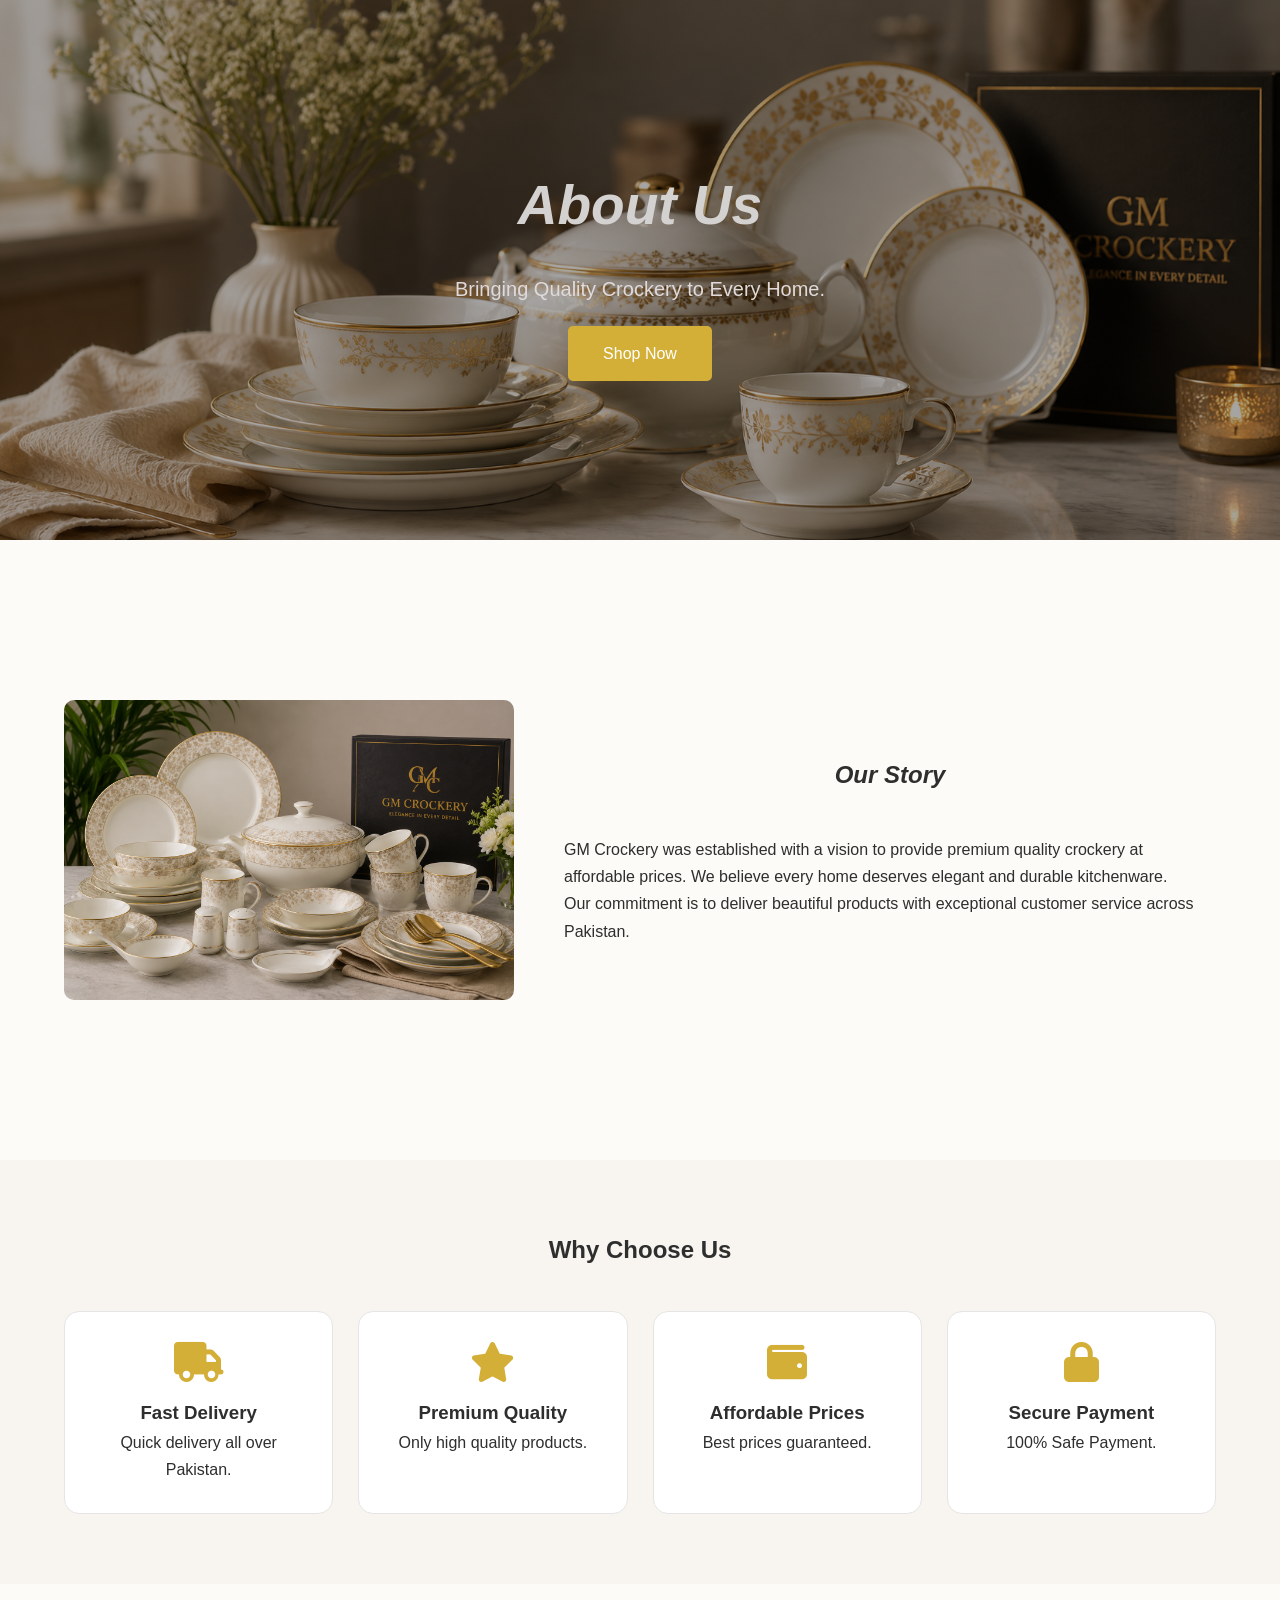
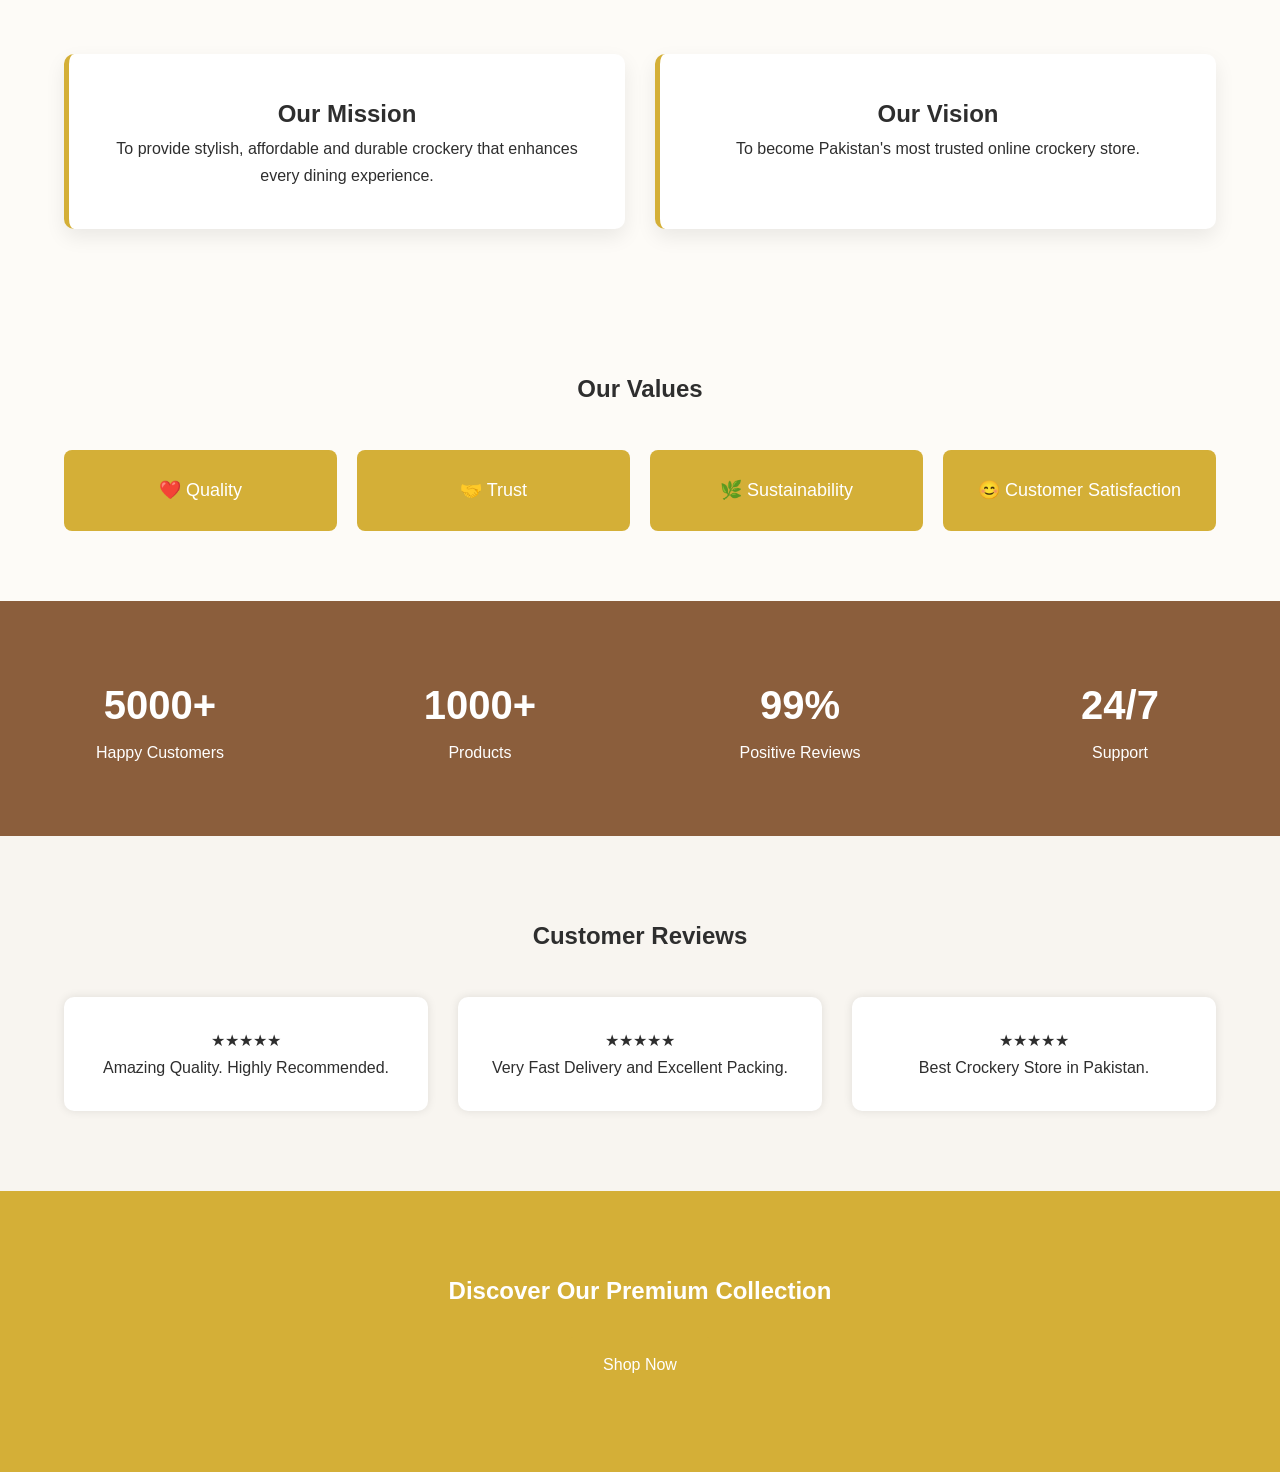
==== about.html @ 3e72c44f "mywebsite" ====
<!DOCTYPE html>
<html lang="en">
<head>
    <meta charset="UTF-8">
    <meta name="viewport" content="width=device-width, initial-scale=1.0">
    <title>About Us | GM Crockery</title>

    <!-- Font Awesome -->
    <link rel="stylesheet"
    href="https://cdnjs.cloudflare.com/ajax/libs/font-awesome/6.5.2/css/all.min.css">

    <link rel="stylesheet" href="about.css">
</head>
<body>

<!-- Hero Section -->
<section class="hero">
    <div class="hero-content">
        <h1><b><i>About Us</i></b></h1>
        <p>Bringing Quality Crockery to Every Home.</p>
        <a href="#" class="btn">Shop Now</a>
    </div>
</section>

<!-- Our Story -->
<section class="story container">

    <div class="story img.png">
        <img src="story img.png" alt="GM Crockery">
    </div>

    <div class="story-text">
        <h1><i>Our Story</i></h1>

        <p>
            GM Crockery was established with a vision to provide premium
            quality crockery at affordable prices. We believe every home
            deserves elegant and durable kitchenware.
        </p>

        <p>
            Our commitment is to deliver beautiful products with exceptional
            customer service across Pakistan.
        </p>

    </div>

</section>

<!-- Why Choose Us -->

<section class="features">

<h1>Why Choose Us</h1>

<div class="feature-box">

<div class="box">
<i class="fas fa-truck"></i>
<h3>Fast Delivery</h3>
<p>Quick delivery all over Pakistan.</p>
</div>

<div class="box">
<i class="fas fa-star"></i>
<h3>Premium Quality</h3>
<p>Only high quality products.</p>
</div>

<div class="box">
<i class="fas fa-wallet"></i>
<h3>Affordable Prices</h3>
<p>Best prices guaranteed.</p>
</div>

<div class="box">
<i class="fas fa-lock"></i>
<h3>Secure Payment</h3>
<p>100% Safe Payment.</p>
</div>

</div>

</section>

<!-- Mission Vision -->

<section class="mission container">

<div class="card">

<h2>Our Mission</h2>

<p>
To provide stylish, affordable and durable crockery
that enhances every dining experience.
</p>

</div>

<div class="card">

<h2>Our Vision</h2>

<p>
To become Pakistan's most trusted online crockery
store.
</p>

</div>

</section>

<!-- Values -->

<section class="values">

<h1>Our Values</h1>

<div class="value-grid">

<div>❤️ Quality</div>
<div>🤝 Trust</div>
<div>🌿 Sustainability</div>
<div>😊 Customer Satisfaction</div>

</div>

</section>

<!-- Counter -->

<section class="counter">

<div>
<h2>5000+</h2>
<p>Happy Customers</p>
</div>

<div>
<h2>1000+</h2>
<p>Products</p>
</div>

<div>
<h2>99%</h2>
<p>Positive Reviews</p>
</div>

<div>
<h2>24/7</h2>
<p>Support</p>
</div>

</section>

<!-- Testimonials -->

<section class="testimonial">

<h1>Customer Reviews</h1>

<div class="review-box">

<div class="review">

★★★★★

<p>
Amazing Quality. Highly Recommended.
</p>

</div>

<div class="review">

★★★★★

<p>
Very Fast Delivery and Excellent Packing.
</p>

</div>

<div class="review">

★★★★★

<p>
Best Crockery Store in Pakistan.
</p>

</div>

</div>

</section>

<!-- CTA -->

<section class="cta">

<h2>Discover Our Premium Collection</h2>

<a href="#" class="btn">Shop Now</a>

</section>

</body>
</html>
---- about.css ----
*{
margin:0;
padding:0;
box-sizing:border-box;
font-family:Arial,sans-serif;
}

body{
background:#FDFBF7;
color:#2E2E2E;
line-height:1.7;
}

.container{
width:90%;
max-width:1200px;
margin:auto;
}

.hero{
height:60vh;
background: linear-gradient(rgba(0,0,0,.35),rgba(0,0,0,.35)),
url("about banner.png") center/cover;
display:flex;
justify-content:center;
align-items:center;
text-align:center;
color:#e0dada;
}

.hero h1{
font-size:55px;
color: #d4d1d1;
}

.hero p{
margin:20px 0;
font-size:20px;
}

.btn{
display:inline-block;
padding:14px 35px;
background:#D4AF37;
color:#FFFFFF;
text-decoration:none;
border-radius:5px;
transition: 3s;
}
.btn :hover {
    background-color:#8B5E3C ;
}

.story{
display:flex;
gap:50px;
align-items:center;
padding:80px 0;
}

.story img{
width:100%;
border-radius:10px;
height:300px;
}

.story-img,
.story-text{
flex:1;
}

.story h1,
.features h1,
.values h1,
.testimonial h1{
text-align:center;
margin-bottom:40px;
}

.features{
padding:70px 5%;
    background:#F8F5F0;
}

.feature-box{
display:grid;
grid-template-columns:repeat(auto-fit,minmax(220px,1fr));
gap:25px;
}

.box{
background:#fff;
padding:30px;
text-align:center;
border-radius:15px;
border:1px solid #E5E5E5;
transition: 3s;
}
.box :hover{
    transform:translateY(-8px);
        box-shadow:0 15px 30px rgba(0,0,0,.12);


}

.box i{
font-size:40px;
color:#d4af37;
margin-bottom:15px;
}

.mission{
display:grid;
grid-template-columns:repeat(auto-fit,minmax(300px,1fr));
gap:30px;
padding:70px 0;
}

.card{
background:#FFFFFF;
padding:40px;
text-align:center;
    box-shadow:0 8px 20px rgba(0,0,0,.08);

border-radius:10px;
border-left: 5px solid#D4AF37
}

.values{
padding:70px 5%;
background:#FDFBF7;
}

.value-grid{
display:grid;
grid-template-columns:repeat(auto-fit,minmax(220px,1fr));
gap:20px;
}

.value-grid div{
background:#D4AF37;
padding:25px;
text-align:center;
color:#fff;
border-radius:8px;
font-size:18px;
}

.counter{
display:grid;
grid-template-columns:repeat(auto-fit,minmax(220px,1fr));
background:#8B5E3C;
color:#FFFFFF;
text-align:center;
padding:70px 0;
}

.counter h2{
font-size:40px;
}

.testimonial{
padding:80px 5%;
background: #F8F5F0;
}

.review-box{
display:grid;
grid-template-columns:repeat(auto-fit,minmax(300px,1fr));
gap:30px;
}

.review{
background:#fff;
padding:30px;
box-shadow:0 0 10px rgba(0,0,0,.1);
text-align:center;
border-radius:10px;
}

.cta{
background:#D4AF37;
color:#fff;
text-align:center;
padding:80px 20px;
}

.cta h2{
margin-bottom:25px;
}

@media(max-width:768px){

.story{
flex-direction:column;
}

.hero h1{
font-size:38px;
}

.hero p{
font-size:18px;
}

}
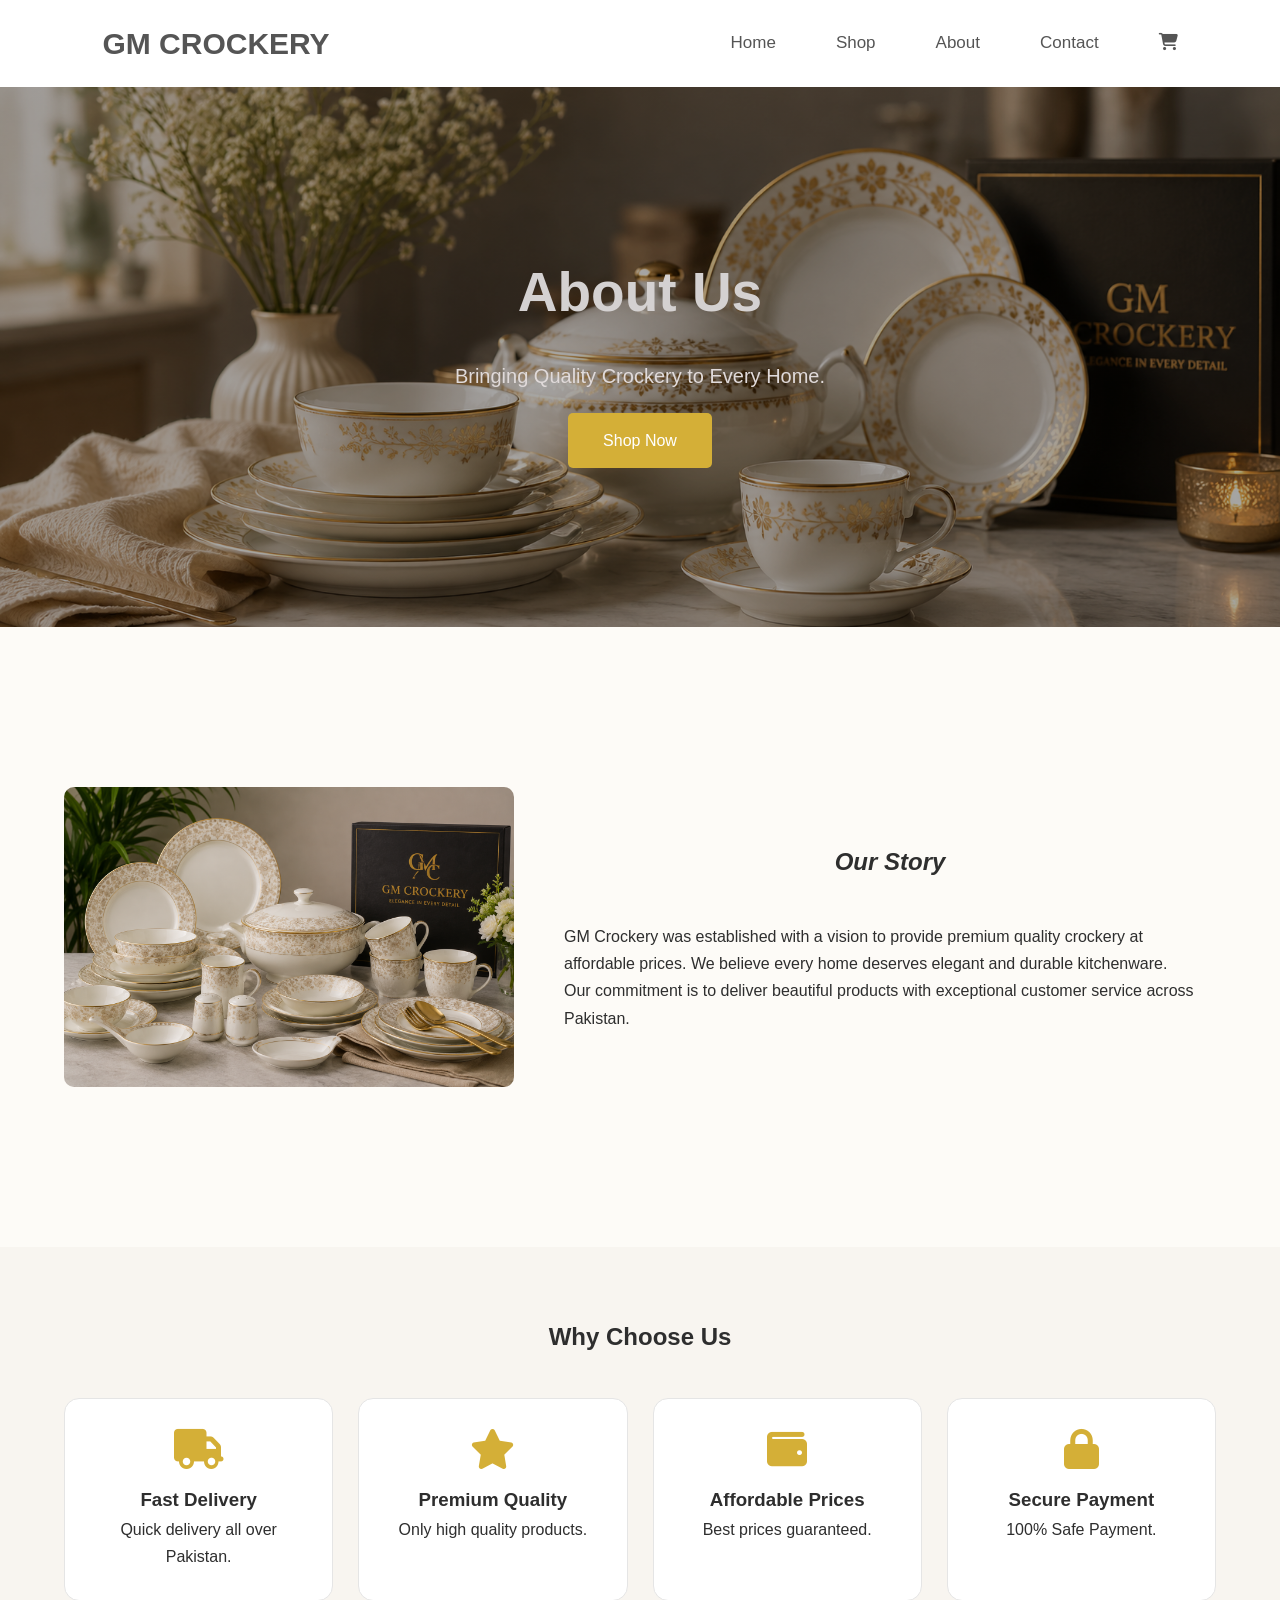
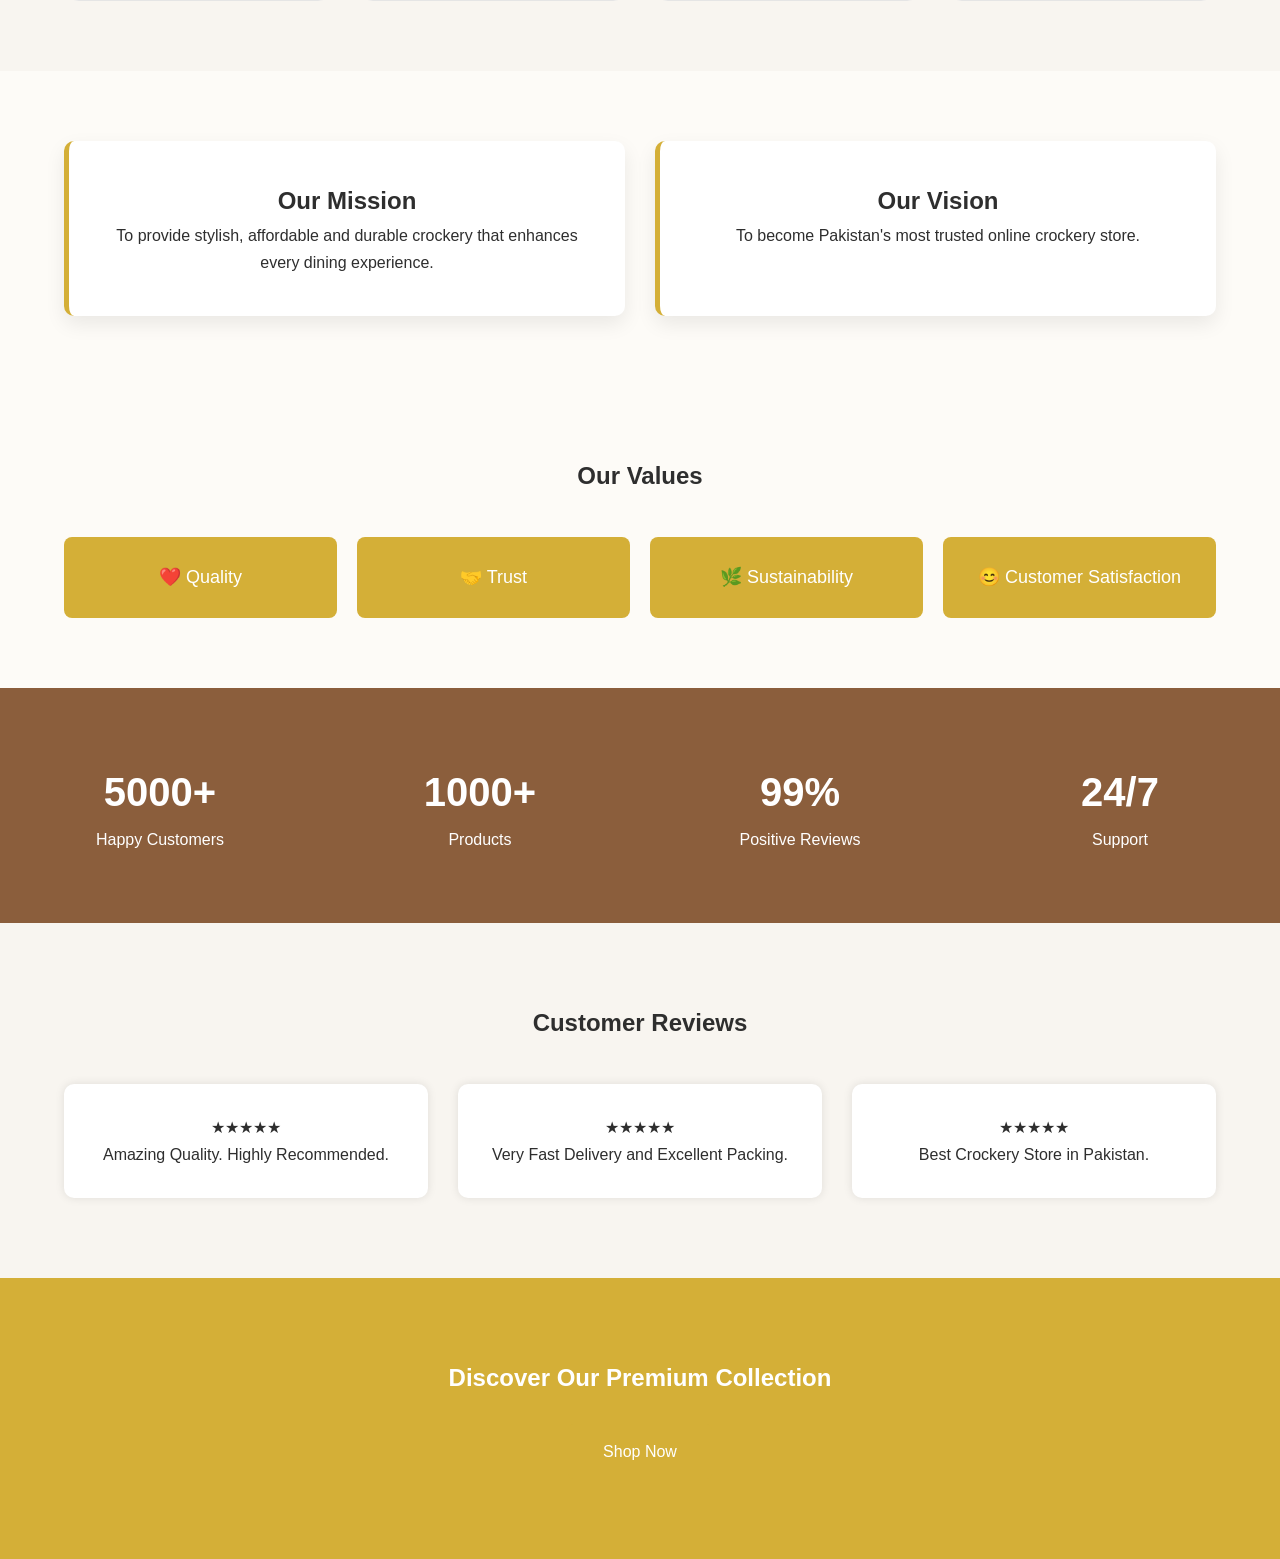
==== commit 8fddec11: "mywebsite" ====
--- a/about.html
+++ b/about.html
@@ -8,17 +8,41 @@
     <!-- Font Awesome -->
     <link rel="stylesheet"
     href="https://cdnjs.cloudflare.com/ajax/libs/font-awesome/6.5.2/css/all.min.css">
-
+<link rel="stylesheet" href="home.css">
     <link rel="stylesheet" href="about.css">
 </head>
 <body>
-
+    <nav class="navbar">
+
+        <div class="logo">
+            <h2>GM CROCKERY</h2>
+        </div>
+
+        <ul class="nav-links">
+
+            <li><a href="index.html">Home</a></li>
+
+            <li><a href="shop.html">Shop</a></li>
+
+            <li><a href="about.html">About</a></li>
+
+            <li><a href="contact.html">Contact</a></li>
+
+            <li>
+                <a href="cart.html">
+                    <i class="fa-solid fa-cart-shopping"></i>
+                </a>
+            </li>
+
+        </ul>
+
+    </nav>
 <!-- Hero Section -->
 <section class="hero">
     <div class="hero-content">
-        <h1><b><i>About Us</i></b></h1>
+        <h1><b>About Us</b></h1>
         <p>Bringing Quality Crockery to Every Home.</p>
-        <a href="#" class="btn">Shop Now</a>
+        <a href="shop.html" class="btn">Shop Now</a>
     </div>
 </section>
 
--- a/home.css
+++ b/home.css
@@ -0,0 +1,713 @@
+* .section-title h2{
+    color: #6F4E37;
+}
+.section-title p{
+    color: #777;
+}
+
+*{
+    margin: 0;
+    padding: 0;
+    box-sizing: border-box;
+}
+
+body{
+    font-family: Arial, sans-serif;
+}
+
+a{
+    text-decoration: none;
+}
+
+ul{
+    list-style: none;
+}
+
+img{
+    max-width: 100%;
+    display: block;
+}
+
+.container{
+    width: 90%;
+    max-width: 1200px;
+    margin:0 auto;
+}
+.navbar{
+    display: flex;
+    justify-content: space-between;
+    align-items: center;
+    padding: 18px 8%;
+    background: #FFFFFF;
+       box-shadow:0 2px 10px rgba(0,0,0,.08);
+
+}
+
+.logo h2{
+    color: #555;
+    font-size: 30px;
+    font-weight: 700;
+}
+
+.nav-links{
+    display: flex;
+    gap: 30px;
+}
+
+.nav-links a{
+    color: #555;
+    font-size: 17px;
+    transition: .3s;
+    margin-left: 30px;
+}
+
+.nav-links a:hover{
+    color: #0F4C81;
+}
+.hero{
+    display: flex;
+    justify-content: space-between;
+    align-items: center;
+    padding: 80px 8%;
+    background: #555;
+    height: 600px;
+}
+
+.hero-text{
+    width: 50%;
+}
+
+.hero-text h1{
+    font-size: 50px;
+    color: #555;
+    margin-bottom: 20px;
+}
+
+.hero-text p{
+    font-size: 18px;
+    color: #555;
+    line-height: 30px;
+    margin-bottom: 30px;
+}
+
+.btn{
+    display: inline-block;
+    background: #D4AF37;
+    color: #fff;
+    padding: 15px 35px;
+    border-radius: 5px;
+    transition: .3s;
+}
+
+.btn:hover{
+    background: #555;
+}
+
+
+.hero{
+    background-image: url("poster.jpeg");
+    background-size: cover;
+    background-position: center;
+    background-repeat: no-repeat;
+    align-items: center;
+    justify-content: flex-start;
+    height: 600px;
+}
+.hero content{
+    max-width: 550px;
+    padding-left: 80px;
+}
+.hero content h1{
+    font-size: 60px;
+     line-height: 70px;
+}
+.hero content p{
+    font-size: 18px;
+    line-height: 32px;
+    margin: 32px;
+}
+.categories {
+flex-direction: column;
+    display: flex;
+    justify-content: center;
+    align-items: center;
+    gap: 12px;
+    flex-wrap: wrap;
+    width: 90%;
+    margin: 0 auto;
+    font-size: 22px;
+    font-weight: 600px;
+    color: #0f0bef;
+}
+.category-container {
+    display: flex;
+    justify-content: center;
+    align-items: center;
+    gap: 20px;
+    flex-wrap: wrap;
+    width: 90%;
+    margin: 0 auto;
+    color: #ebf0f4;
+}
+.categories .category-card {
+    display: flex;
+    flex-direction: column;
+    justify-content: center;
+    align-items: center;
+    gap: 10px;
+    width: 125px;
+    height: 200px;
+    background: #FFF;
+    border-radius: 20px;
+    transition: .4s;
+    border:1px solid #eee;
+    color: #2E2E2E;
+    overflow: hidden;
+    box-shadow: 0 10px 20px rgba(0,0,0,.01);
+    text-align: center;
+}
+.categories .category-card:hover {
+    transform: translateY(-10px);
+     box-shadow:0 18px 35px rgba(0,0,0,.18);
+
+}
+.categories .category-card image{
+    width: 100%;
+    height: 180px;
+    object-fit: cover;
+}
+.categories .category-card h3 {
+    font-size: 25px;
+    color: #6F4E37;
+    margin:15px 0;
+}
+.categories .category-card p {
+    font-size: 16px;
+    color: #fff;
+    text-align: center;
+}
+.products {
+    display: flex;
+    justify-content: center;
+    align-items: center;
+    gap: 20px;
+    flex-wrap: wrap;
+    width: 90%;
+    margin: 0 auto;
+    text-align: center;
+    padding: 60px 5%;
+}
+.section-title {
+    margin-bottom: 40px;
+}
+.product-container{
+    display: grid;
+    grid-template-columns: repeat(4, 1fr);
+    gap: 20px;
+    margin-top: 30px;
+    
+}
+
+.product-card{
+    text-align: center;
+    border: 1px solid #ddd;
+    padding: 15px;
+    border-radius: 15px;
+    background: #fff;
+    overflow: hidden;
+    transition: .4s;
+}
+.product-card :hover{
+        transform:translateY(-8px);
+    box-shadow:0 15px 30px rgba(0,0,0,.15);
+
+}
+
+.product-card img{
+    width: 100%;
+    height: 220px;
+    object-fit: cover;
+}
+
+.product-card button{
+    background:#6F4E37;
+    color: #fff;
+    border: none;
+    padding: 12px 25px;
+    border-radius: 30px;
+    cursor: pointer;
+}
+.product-card button:hover{
+    background: #D4AF37;
+}
+/*=============================
+      SPECIAL OFFER
+=============================*/
+
+.offer-banner{
+
+    width:100%;
+    height:400px;
+
+    margin:80px 0;
+
+    border-radius:18px;
+
+    background:linear-gradient(135deg,#5f4332,#8b6849,#d4af37);
+
+    display:flex;
+
+    align-items:center;
+
+}
+
+
+
+.offer-overlay{
+
+    width:100%;
+    height:100%;
+
+    background:rgba(0,0,0,.45);
+
+    display:flex;
+
+    flex-direction:column;
+
+    justify-content:center;
+
+    align-items:flex-start;
+
+    padding-left:80px;
+
+}
+
+.offer-tag{
+
+    background:#D4AF37;
+
+    color:#fff;
+
+    padding:8px 18px;
+
+    border-radius:30px;
+
+    font-size:14px;
+
+    letter-spacing:1px;
+
+    margin-bottom:20px;
+
+}
+
+.offer-overlay h2{
+
+    color:#fff;
+
+    font-size:55px;
+
+    margin-bottom:20px;
+
+}
+
+.offer-overlay h2 span{
+
+    color:#D4AF37;
+
+}
+
+.offer-overlay p{
+
+    width:500px;
+
+    color:#eee;
+
+    line-height:30px;
+
+    font-size:18px;
+
+    margin-bottom:35px;
+
+}
+
+.offer-btn{
+
+    text-decoration:none;
+
+    background:#D4AF37;
+
+    color:#fff;
+
+    padding:16px 40px;
+
+    border-radius:50px;
+
+    font-size:18px;
+
+    transition:.4s;
+
+}
+
+.offer-btn:hover{
+
+    background:#6F4E37;
+
+}
+/*=========================
+    COLLECTION BANNER
+==========================*/
+
+.collection-banner{
+
+    width:100%;
+    height:450px;
+
+    margin:80px 0;
+
+    border-radius:20px;
+
+    overflow:hidden;
+
+    background:
+    linear-gradient(rgba(0,0,0,.45),rgba(0,0,0,.45)),
+    url("collection-banner.jpg");
+
+    background-size:cover;
+
+    background-position:center;
+
+    display:flex;
+
+    align-items:center;
+
+    padding-left:80px;
+
+}
+
+.collection-content{
+
+    max-width:550px;
+
+}
+
+.collection-content span{
+
+    color:#D4AF37;
+
+    font-size:15px;
+
+    letter-spacing:2px;
+
+    font-weight:bold;
+
+}
+
+.collection-content h2{
+
+    color:#fff;
+
+    font-size:50px;
+
+    margin:18px 0;
+
+}
+
+.collection-content p{
+
+    color:#f1f1f1;
+
+    line-height:30px;
+
+    font-size:18px;
+
+    margin-bottom:35px;
+
+}
+
+.collection-btn{
+
+    display:inline-block;
+
+    text-decoration:none;
+
+    background:#D4AF37;
+
+    color:#fff;
+
+    padding:15px 38px;
+
+    border-radius:40px;
+
+    transition:.4s;
+
+    font-weight:600;
+
+}
+
+.collection-btn:hover{
+
+    background:#6F4E37;
+
+}
+.collection-banner{
+    margin-bottom: 80px;
+}
+
+.newsletter{
+    margin-top: 80px;
+}
+/*=========================
+      NEWSLETTER
+==========================*/
+
+.newsletter{
+
+    width:100%;
+
+    padding:90px 20px;
+
+    background:#F8F5F0;
+
+    display:flex;
+
+    justify-content:center;
+
+    align-items:center;
+
+}
+
+.newsletter-content{
+
+    width:100%;
+    max-width:800px;
+
+    background:#6F4E37;
+
+    border-radius:20px;
+
+    padding:60px 50px;
+
+    text-align:center;
+
+    box-shadow:0 10px 30px rgba(0,0,0,.15);
+
+}
+
+.newsletter-content span{
+
+    color:#D4AF37;
+
+    letter-spacing:2px;
+
+    font-size:14px;
+
+    font-weight:bold;
+
+}
+
+.newsletter-content h2{
+
+    color:#fff;
+
+    font-size:40px;
+
+    margin:15px 0;
+
+}
+
+.newsletter-content p{
+
+    color:#eee;
+
+    font-size:17px;
+
+    line-height:30px;
+
+    margin-bottom:35px;
+
+}
+
+.newsletter-form{
+
+    display:flex;
+
+    justify-content:center;
+
+    gap:15px;
+
+    flex-wrap:wrap;
+
+}
+
+.newsletter-form input{
+
+    width:420px;
+
+    max-width:100%;
+
+    padding:16px 20px;
+
+    border:none;
+
+    border-radius:50px;
+
+    outline:none;
+
+    font-size:16px;
+
+}
+
+.newsletter-form button{
+
+    padding:16px 35px;
+
+    border:none;
+
+    border-radius:50px;
+
+    background:#D4AF37;
+
+    color:#fff;
+
+    font-size:16px;
+
+    cursor:pointer;
+
+    transition:.3s;
+
+}
+
+.newsletter-form button:hover{
+
+    background:#b8932f;
+
+}
+/*=========================
+        FOOTER
+==========================*/
+
+.footer{
+
+    background:#3E2C23;
+
+    color:#fff;
+
+    padding:70px 8% 20px;
+
+}
+
+.footer-container{
+
+    display:grid;
+
+    grid-template-columns:repeat(auto-fit,minmax(220px,1fr));
+
+    gap:40px;
+
+}
+
+.footer-box h2{
+
+    color:#D4AF37;
+
+    margin-bottom:18px;
+
+}
+
+.footer-box h3{
+
+    color:#D4AF37;
+
+    margin-bottom:18px;
+
+}
+
+.footer-box p{
+
+    color:#ddd;
+
+    line-height:28px;
+
+    font-size:15px;
+
+}
+
+.footer-box ul{
+
+    list-style:none;
+
+    padding:0;
+
+}
+
+.footer-box ul li{
+
+    margin:12px 0;
+
+}
+
+.footer-box ul li a{
+
+    text-decoration:none;
+
+    color:#ddd;
+
+    transition:.3s;
+
+}
+
+.footer-box ul li a:hover{
+
+    color:#D4AF37;
+
+    padding-left:5px;
+
+}
+
+.footer hr{
+
+    border:none;
+
+    height:1px;
+
+    background:#6b5446;
+
+    margin:40px 0 20px;
+
+}
+
+.footer-bottom{
+
+    text-align:center;
+
+}
+
+.footer-bottom p{
+
+    color:#bbb;
+
+    font-size:14px;
+
+}
+.footer{
+    width:100%;
+    clear:both;
+    display:block;
+    margin-top:80px;
+}
+.section-title{
+    text-align: center;
+    margin-bottom: 40px;
+}
+
+.section-title h2{
+    font-size: 40px;
+    color: #6b4a2f;
+    margin-bottom: 10px;
+}
+
+.section-title p{
+    font-size: 20px;
+    color: #666;
+}
+
--- a/about.css
+++ b/about.css
@@ -3,6 +3,37 @@
 padding:0;
 box-sizing:border-box;
 font-family:Arial,sans-serif;
+}
+.navbar{
+    display: flex;
+    justify-content: space-between;
+    align-items: center;
+    padding: 18px 8%;
+    background: #FFFFFF;
+       box-shadow:0 2px 10px rgba(0,0,0,.08);
+
+}
+
+.logo h2{
+    color: #555;
+    font-size: 30px;
+    font-weight: 700;
+}
+
+.nav-links{
+    display: flex;
+    gap: 30px;
+}
+
+.nav-links a{
+    color: #555;
+    font-size: 17px;
+    transition: .3s;
+    margin-left: 30px;
+}
+
+.nav-links a:hover{
+    color: #0F4C81;
 }
 
 body{
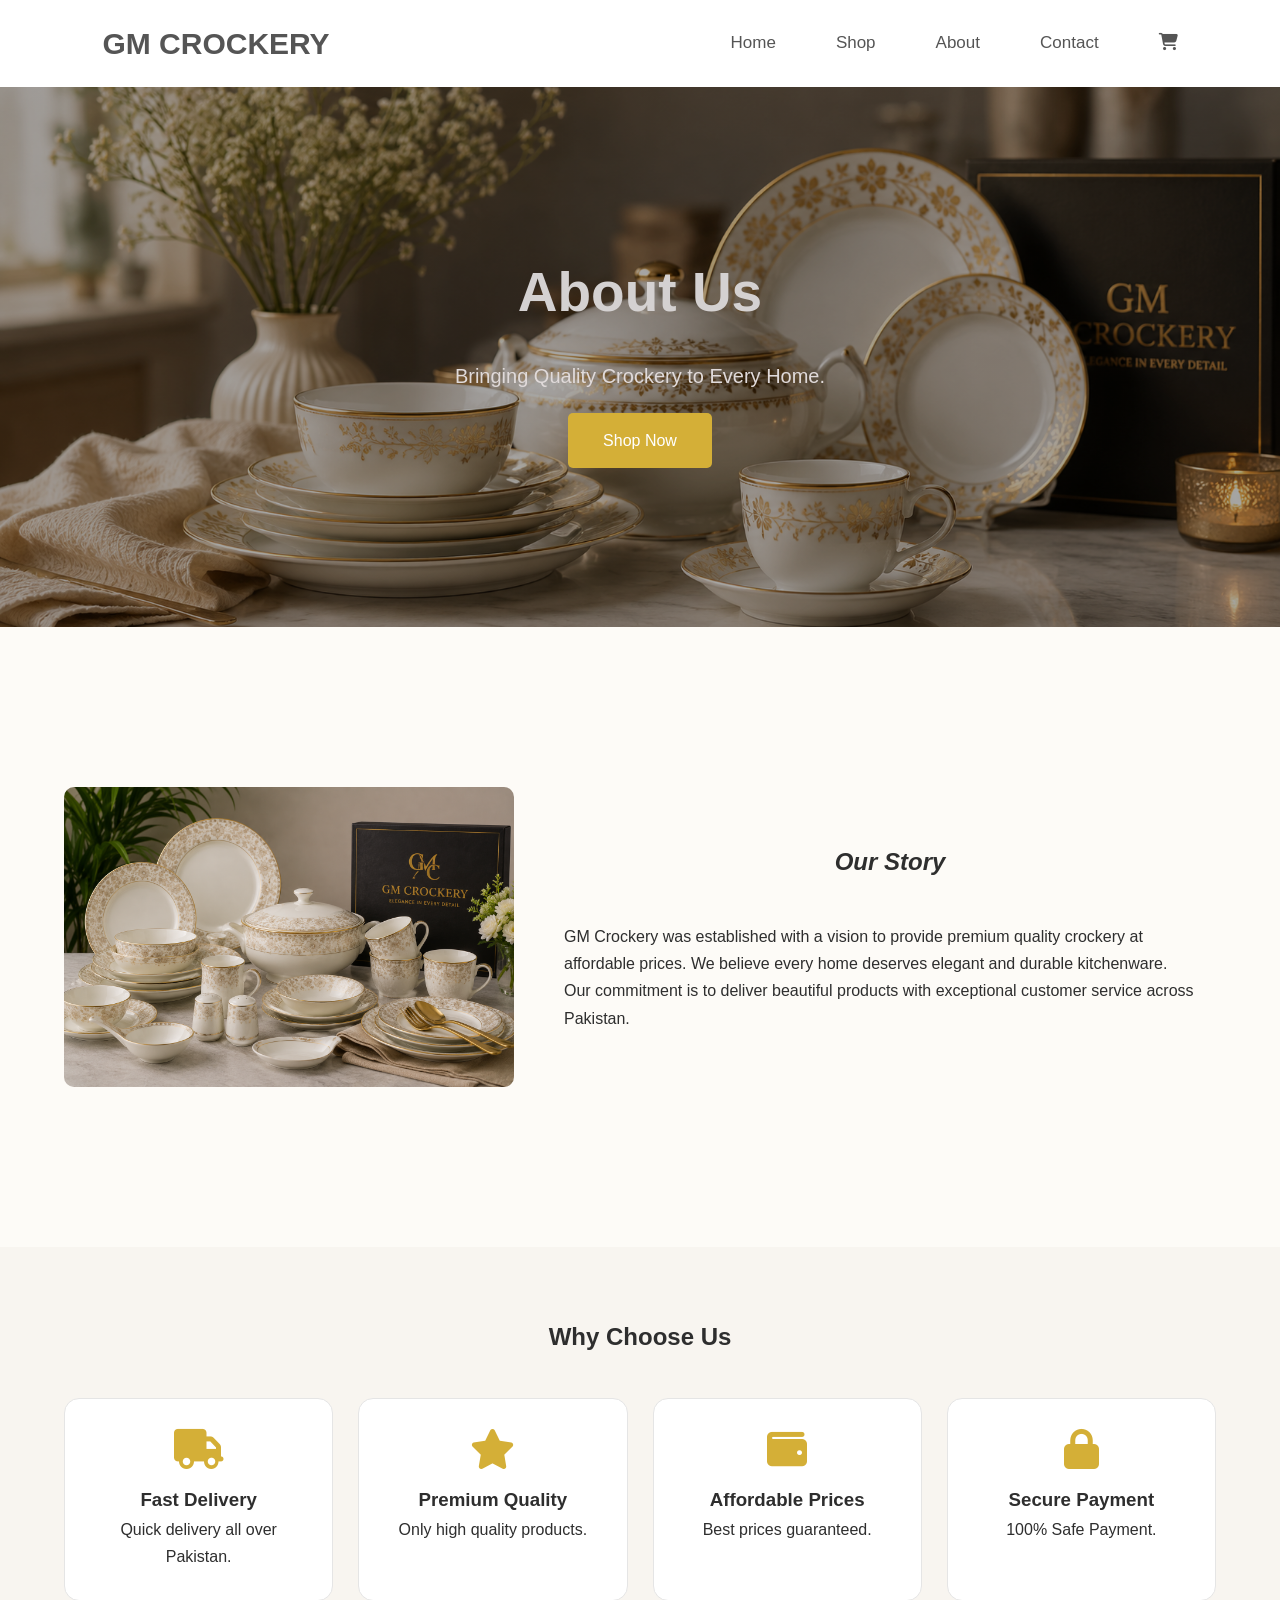
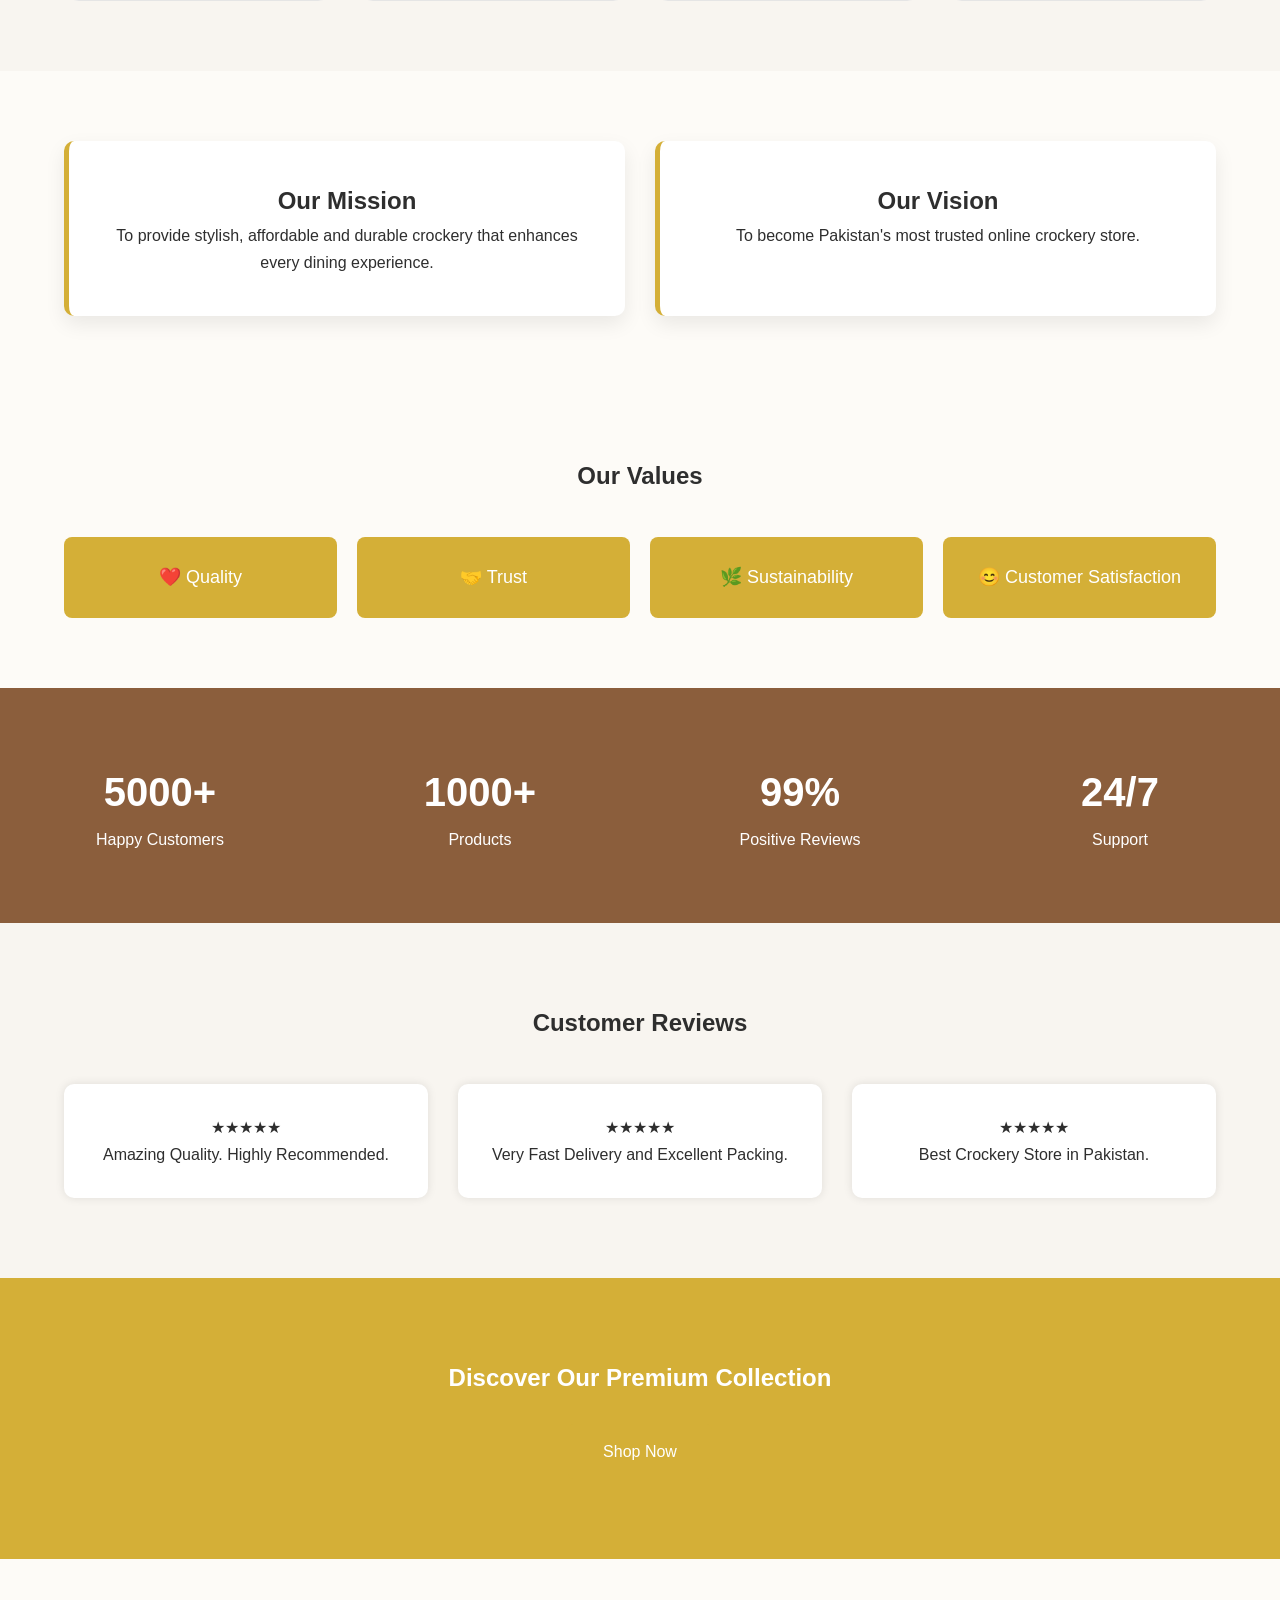
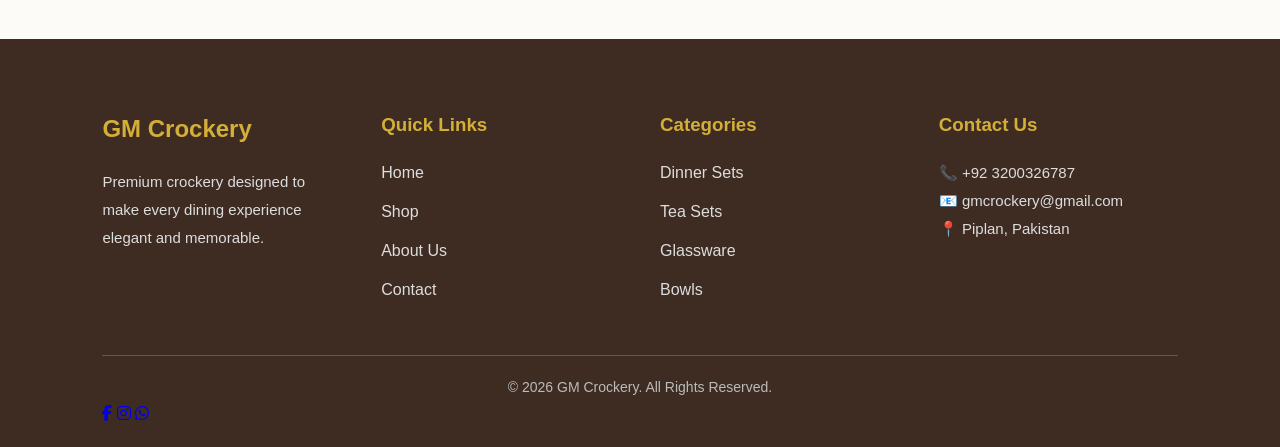
==== commit 5ef0bf7a: "mywebsite" ====
--- a/about.html
+++ b/about.html
@@ -40,7 +40,7 @@
 <!-- Hero Section -->
 <section class="hero">
     <div class="hero-content">
-        <h1><b>About Us</b></h1>
+        <h1>About Us</h1>
         <p>Bringing Quality Crockery to Every Home.</p>
         <a href="shop.html" class="btn">Shop Now</a>
     </div>
@@ -229,6 +229,95 @@
 <a href="#" class="btn">Shop Now</a>
 
 </section>
+<footer class="footer">
+
+    <div class="footer-container">
+
+        <!-- Logo -->
+
+        <div class="footer-box">
+
+            <h2>GM Crockery</h2>
+
+            <p>
+                Premium crockery designed to make every dining
+                experience elegant and memorable.
+            </p>
+
+        </div>
+
+        <!-- Quick Links -->
+
+        <div class="footer-box">
+
+            <h3>Quick Links</h3>
+
+            <ul>
+
+                <li><a href="index.html">Home</a></li>
+
+                <li><a href="shop.html">Shop</a></li>
+
+                <li><a href="about.html">About Us</a></li>
+
+                <li><a href="contact.html">Contact</a></li>
+
+            </ul>
+
+        </div>
+
+        <!-- Categories -->
+
+        <div class="footer-box">
+
+            <h3>Categories</h3>
+
+            <ul>
+
+                <li><a href="#">Dinner Sets</a></li>
+
+                <li><a href="#">Tea Sets</a></li>
+
+                <li><a href="#">Glassware</a></li>
+
+                <li><a href="#">Bowls</a></li>
+
+            </ul>
+
+        </div>
+
+        <!-- Contact -->
+
+        <div class="footer-box">
+
+            <h3>Contact Us</h3>
+
+            <p>📞 +92 3200326787</p>
+
+            <p>📧 gmcrockery@gmail.com</p>
+
+            <p>📍 Piplan, Pakistan</p>
+
+        </div>
+
+    </div>
+
+    <hr>
+
+    <div class="footer-bottom">
+
+        <p>
+            © 2026 GM Crockery. All Rights Reserved.
+        </p>
+
+    </div>
+    <div class="social-icons">
+    <a href="#"><i class="fa-brands fa-facebook-f"></i></a>
+    <a href="#"><i class="fa-brands fa-instagram"></i></a>
+    <a href="#"><i class="fa-brands fa-whatsapp"></i></a>
+</div>
+
+</footer>
 
 </body>
 </html>
--- a/home.css
+++ b/home.css
@@ -105,7 +105,7 @@
 
 
 .hero{
-    background-image: url("poster.jpeg");
+    background-image: url("banner 3.png");
     background-size: cover;
     background-position: center;
     background-repeat: no-repeat;
@@ -369,8 +369,8 @@
     overflow:hidden;
 
     background:
-    linear-gradient(rgba(0,0,0,.45),rgba(0,0,0,.45)),
-    url("collection-banner.jpg");
+    linear-gradient(rgba(101, 99, 99, 0.45),rgba(0,0,0,.45)),
+    url("story img.png") no-repeat center center;
 
     background-size:cover;
 
